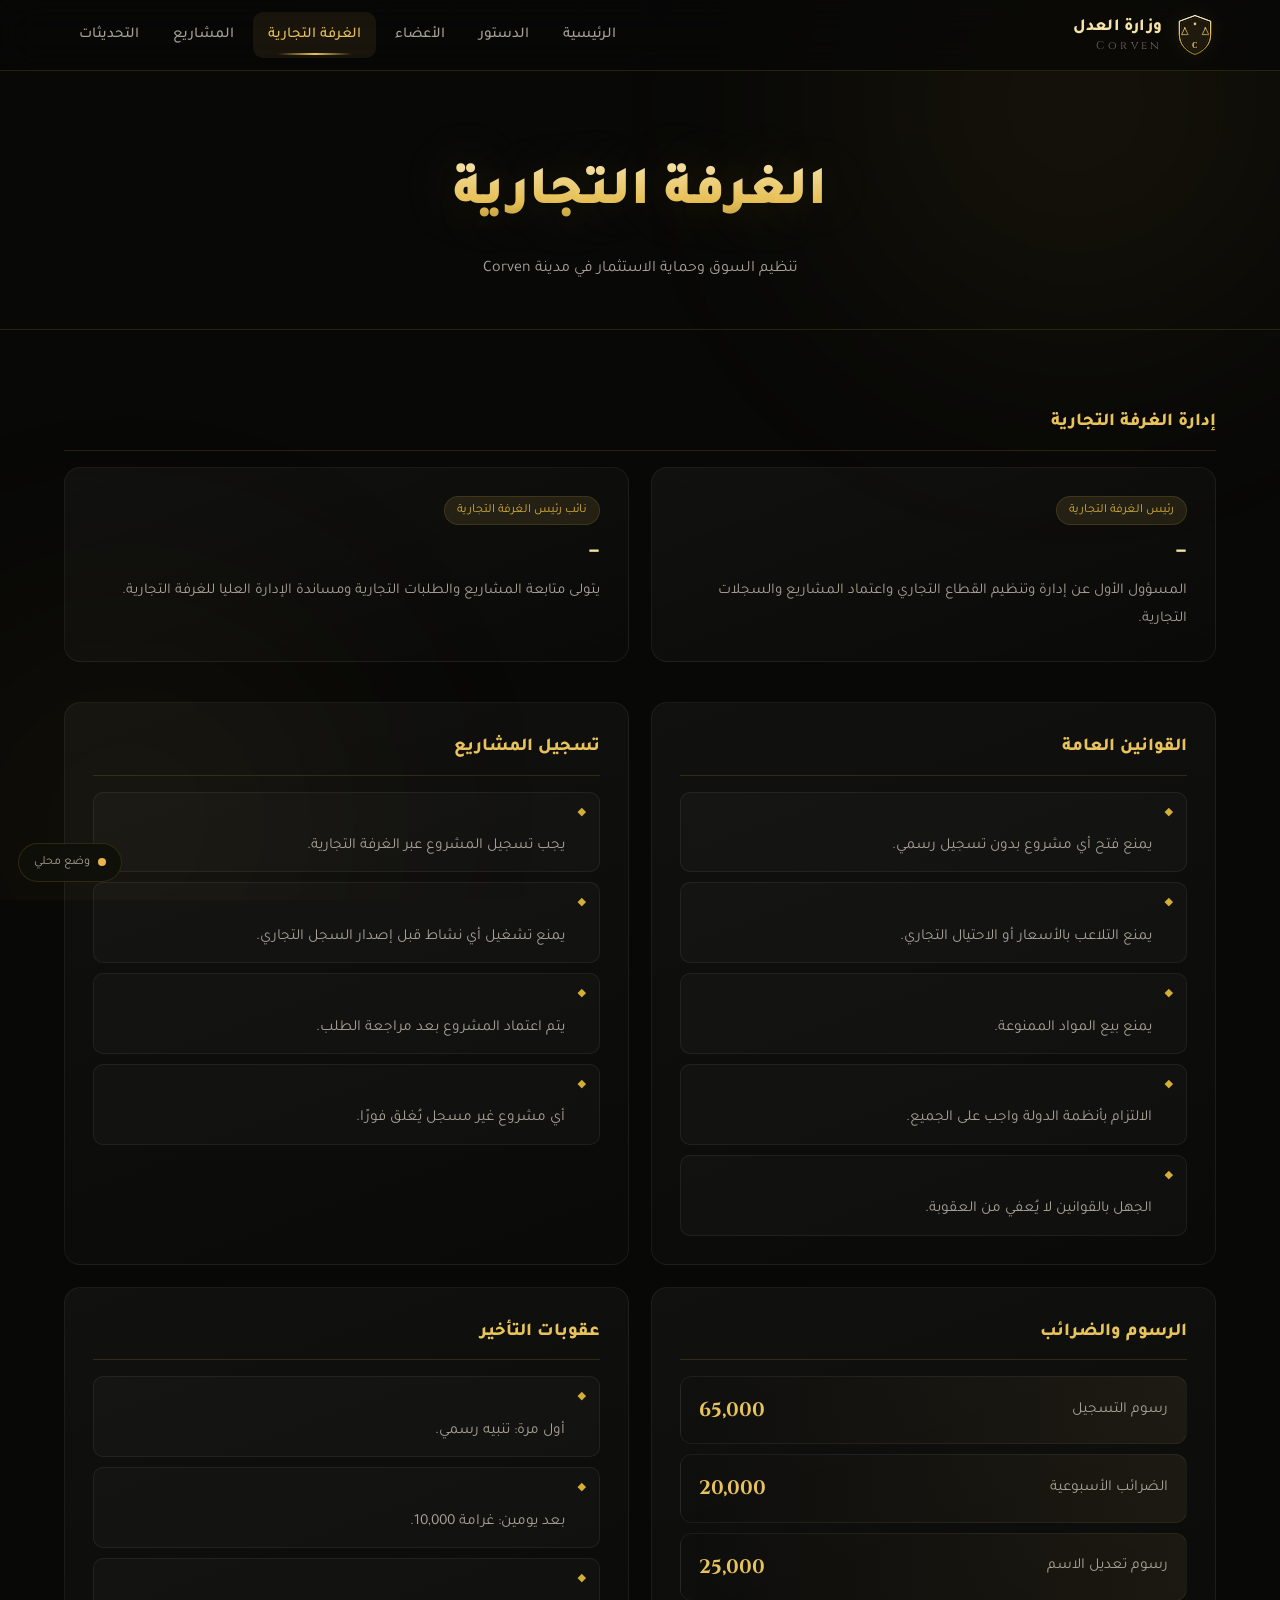
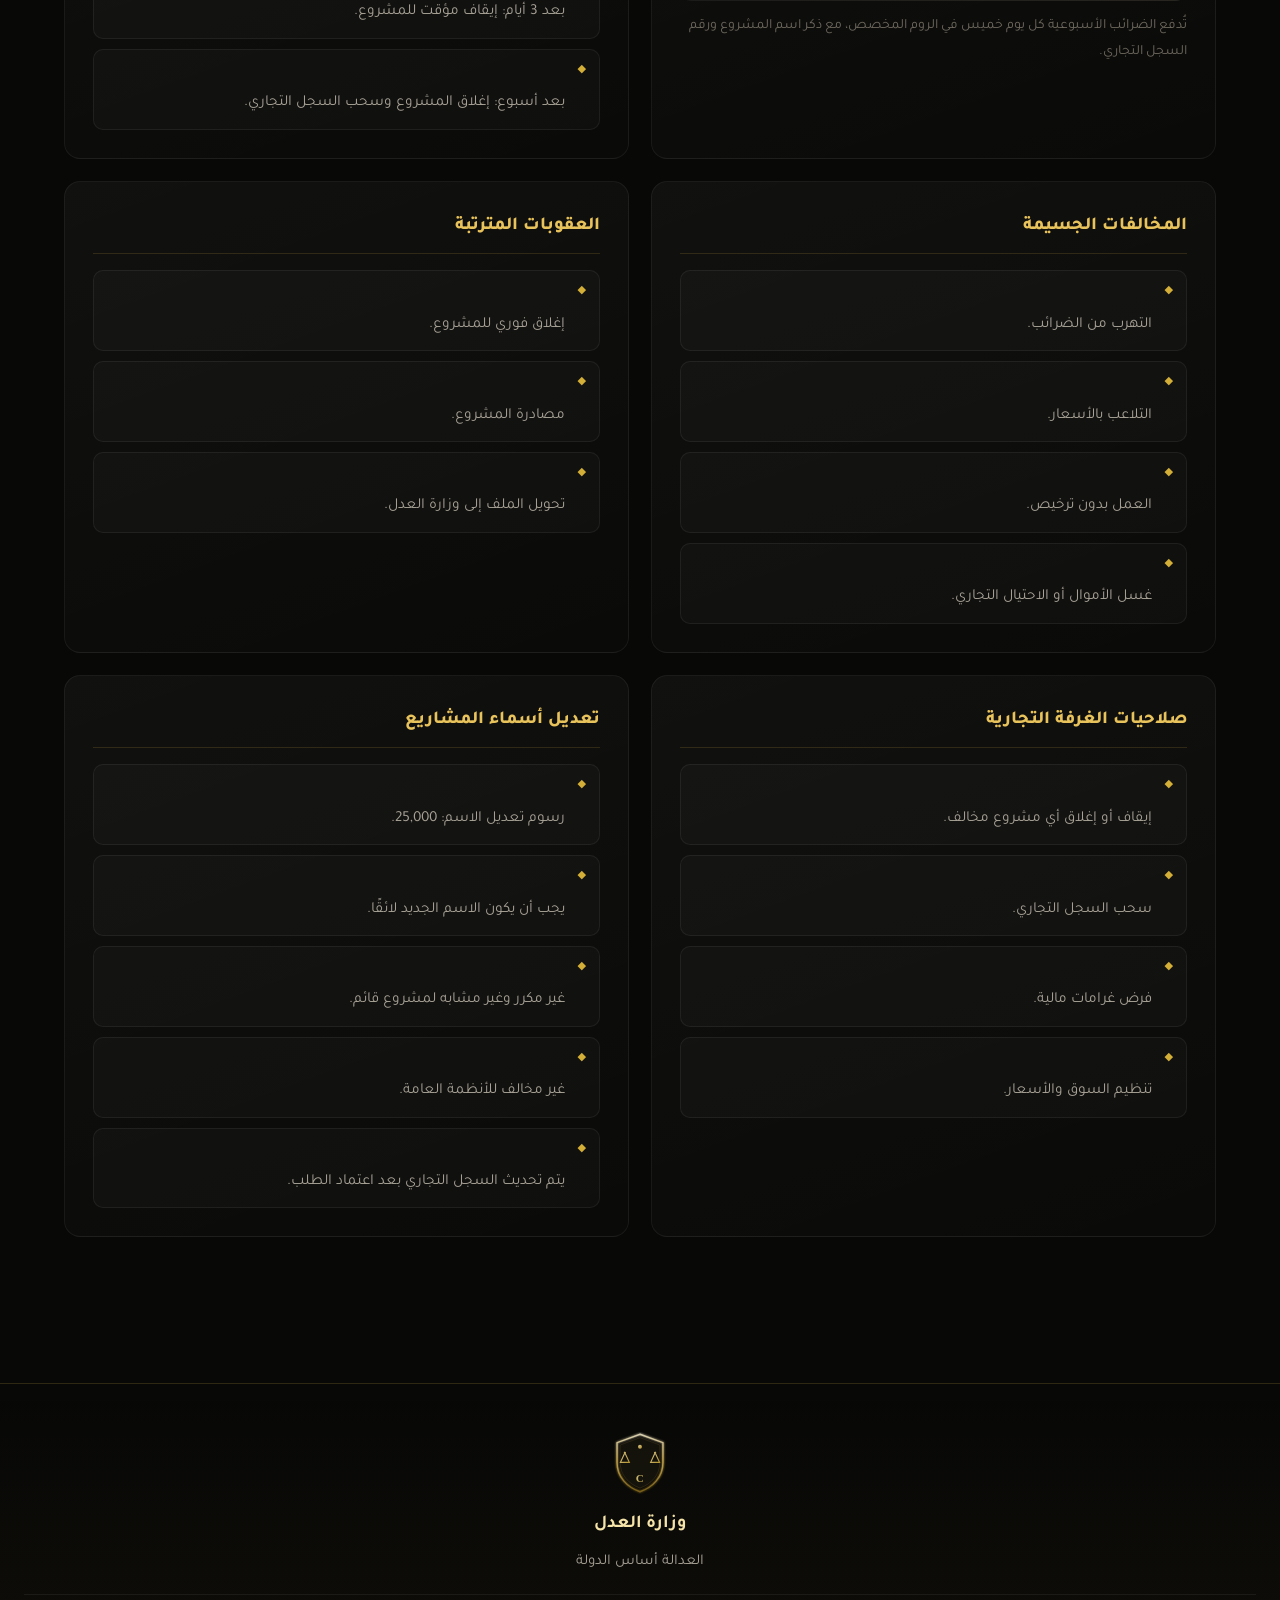
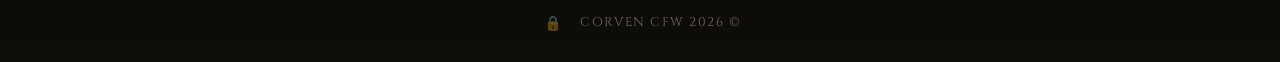
==== pages/commercial.html @ 22e7385e "Add site pages" ====
<!DOCTYPE html>
<html lang="ar" dir="rtl">
<head>
<meta charset="UTF-8">
<meta name="viewport" content="width=device-width,initial-scale=1">
<title>الغرفة التجارية | CORVEN</title>
<meta name="description" content="الغرفة التجارية في مدينة Corven — القوانين، الرسوم، تسجيل المشاريع والعقوبات.">
<link rel="icon" href="../assets/logo.svg" type="image/svg+xml">
<link rel="stylesheet" href="../assets/style.css">
</head>
<body>

<div id="loader"><img class="lg" src="../assets/logo.svg" alt="CORVEN"></div>
<div class="bg-fx"></div>
<div class="grid-fx"></div>

<div id="hdr"></div>

<main>
  <section class="page-hero" id="pgHead"></section>
  <section class="blk">
    <div class="wrap">
      <div id="admins" style="margin-bottom:40px"></div>
      <div id="blocks"></div>
    </div>
  </section>
</main>

<div id="ftr"></div>

<script>window.CORVEN_BASE='../'; window.CORVEN_PAGE='commercial';</script>
<script src="../assets/data.js"></script>
<script src="../assets/firebase-config.js"></script>
<script src="../assets/app.js"></script>
</body>
</html>
---- assets/style.css ----
/* ============================================================
   CORVEN — وزارة العدل | نظام التصميم الموحّد
   ============================================================ */

@import url('https://fonts.googleapis.com/css2?family=Tajawal:wght@300;400;500;700;800;900&family=Cinzel:wght@400;600;700;900&display=swap');

:root{
  --bg:#080807;
  --bg-2:#0d0d0c;
  --panel:#121210;
  --panel-2:#17170f;
  --line:rgba(212,175,55,.16);
  --line-soft:rgba(255,255,255,.06);

  --gold:#E8C25A;
  --gold-2:#D4AF37;
  --gold-3:#F5E3A8;
  --gold-deep:#8A6D1C;

  --txt:#EDE8DC;
  --txt-2:#A8A296;
  --txt-3:#6E695E;

  --ok:#4ECF8B;
  --warn:#E8B44A;
  --bad:#E56B6B;

  --r-s:10px;
  --r:16px;
  --r-l:24px;

  --shadow:0 24px 60px -20px rgba(0,0,0,.9);
  --glow:0 0 40px rgba(232,194,90,.16);
  --max:1200px;
}

*{margin:0;padding:0;box-sizing:border-box}
html{scroll-behavior:smooth}

body{
  font-family:'Tajawal',system-ui,sans-serif;
  background:var(--bg);
  color:var(--txt);
  line-height:1.85;
  direction:rtl;
  overflow-x:hidden;
  min-height:100vh;
  -webkit-font-smoothing:antialiased;
}

/* خلفية حيّة */
.bg-fx{position:fixed;inset:0;z-index:-2;pointer-events:none;overflow:hidden}
.bg-fx::before,.bg-fx::after{
  content:'';position:absolute;border-radius:50%;filter:blur(120px);opacity:.5;
}
.bg-fx::before{
  width:60vw;height:60vw;top:-22vw;right:-14vw;
  background:radial-gradient(circle,rgba(212,175,55,.20),transparent 65%);
  animation:drift 26s ease-in-out infinite;
}
.bg-fx::after{
  width:52vw;height:52vw;bottom:-20vw;left:-16vw;
  background:radial-gradient(circle,rgba(138,109,28,.22),transparent 65%);
  animation:drift 32s ease-in-out infinite reverse;
}
@keyframes drift{
  0%,100%{transform:translate(0,0) scale(1)}
  50%{transform:translate(-4vw,4vw) scale(1.15)}
}
.grid-fx{
  position:fixed;inset:0;z-index:-1;pointer-events:none;opacity:.28;
  background-image:
    linear-gradient(rgba(212,175,55,.05) 1px,transparent 1px),
    linear-gradient(90deg,rgba(212,175,55,.05) 1px,transparent 1px);
  background-size:64px 64px;
  mask-image:radial-gradient(ellipse 90% 60% at 50% 0%,#000 20%,transparent 78%);
  -webkit-mask-image:radial-gradient(ellipse 90% 60% at 50% 0%,#000 20%,transparent 78%);
}

::selection{background:rgba(232,194,90,.28);color:#fff}
::-webkit-scrollbar{width:11px;height:11px}
::-webkit-scrollbar-track{background:#0b0b0a}
::-webkit-scrollbar-thumb{background:linear-gradient(180deg,var(--gold-deep),#3d3110);border-radius:99px;border:2px solid #0b0b0a}
::-webkit-scrollbar-thumb:hover{background:linear-gradient(180deg,var(--gold-2),var(--gold-deep))}

a{color:inherit;text-decoration:none}
img{max-width:100%;display:block}

.wrap{max-width:var(--max);margin-inline:auto;padding-inline:24px}

/* ========================= شاشة التحميل ========================= */
#loader{
  position:fixed;inset:0;z-index:9999;background:var(--bg);
  display:grid;place-items:center;transition:opacity .6s ease,visibility .6s;
}
#loader.done{opacity:0;visibility:hidden}
#loader .lg{width:96px;animation:pulseLogo 1.8s ease-in-out infinite}
@keyframes pulseLogo{0%,100%{transform:scale(1);filter:drop-shadow(0 0 12px rgba(232,194,90,.3))}50%{transform:scale(1.08);filter:drop-shadow(0 0 28px rgba(232,194,90,.6))}}

/* ========================= الهيدر ========================= */
header.site{
  position:sticky;top:0;z-index:200;
  background:rgba(8,8,7,.72);
  backdrop-filter:blur(18px) saturate(140%);
  -webkit-backdrop-filter:blur(18px) saturate(140%);
  border-bottom:1px solid var(--line);
}
header.site .bar{
  max-width:var(--max);margin-inline:auto;padding:12px 24px;
  display:flex;align-items:center;gap:20px;justify-content:space-between;
}
.brand{display:flex;align-items:center;gap:12px;flex-shrink:0}
.brand img{width:42px;height:42px;filter:drop-shadow(0 0 10px rgba(232,194,90,.35))}
.brand .t{display:flex;flex-direction:column;line-height:1.25}
.brand .t b{font-size:1.06rem;color:var(--gold-3);font-weight:800;letter-spacing:.2px}
.brand .t span{font-family:'Cinzel',serif;font-size:.7rem;letter-spacing:.28em;color:var(--txt-3)}

nav.main{display:flex;gap:4px;align-items:center;flex-wrap:wrap}
nav.main a{
  position:relative;padding:9px 15px;border-radius:var(--r-s);
  font-size:.94rem;font-weight:500;color:var(--txt-2);
  transition:color .25s,background .25s;white-space:nowrap;
}
nav.main a::after{
  content:'';position:absolute;bottom:3px;right:50%;transform:translateX(50%);
  width:0;height:2px;border-radius:2px;
  background:linear-gradient(90deg,transparent,var(--gold),transparent);
  transition:width .3s cubic-bezier(.4,0,.2,1);
}
nav.main a:hover{color:var(--gold-3);background:rgba(232,194,90,.06)}
nav.main a:hover::after,nav.main a.on::after{width:60%}
nav.main a.on{color:var(--gold);background:rgba(232,194,90,.08)}

.burger{
  display:none;background:none;border:1px solid var(--line);color:var(--gold);
  width:42px;height:42px;border-radius:var(--r-s);cursor:pointer;font-size:1.2rem;
}

/* ========================= هيرو ========================= */
.hero{position:relative;text-align:center;padding:110px 24px 90px;overflow:hidden}
.hero .crest{width:118px;margin:0 auto 26px;animation:floatY 5s ease-in-out infinite;filter:drop-shadow(0 0 30px rgba(232,194,90,.4))}
@keyframes floatY{0%,100%{transform:translateY(0)}50%{transform:translateY(-14px)}}

.hero h1{
  font-size:clamp(2.6rem,7.5vw,5.2rem);font-weight:900;line-height:1.15;
  background:linear-gradient(180deg,#FBF1CE 6%,var(--gold) 52%,#9A7B23 100%);
  -webkit-background-clip:text;background-clip:text;color:transparent;
  text-shadow:0 0 70px rgba(232,194,90,.28);
  margin-bottom:6px;
}
.hero .en{
  font-family:'Cinzel',serif;font-size:clamp(1.1rem,3.4vw,2rem);font-weight:700;
  letter-spacing:.42em;color:#EFEFEF;margin-bottom:22px;
  text-shadow:0 0 24px rgba(255,255,255,.16);
}
.hero .tag{color:var(--txt-2);font-size:1.02rem;letter-spacing:.16em;margin-bottom:38px}
.hero .cta{display:flex;gap:14px;justify-content:center;flex-wrap:wrap}

/* ========================= أزرار ========================= */
.btn{
  position:relative;display:inline-flex;align-items:center;gap:9px;
  padding:13px 32px;border-radius:var(--r-s);border:1px solid var(--gold-deep);
  font-family:inherit;font-size:1rem;font-weight:700;cursor:pointer;
  color:var(--gold-3);background:transparent;overflow:hidden;
  transition:transform .22s,box-shadow .22s,color .22s,border-color .22s;
}
.btn::before{
  content:'';position:absolute;inset:0;background:linear-gradient(135deg,var(--gold),var(--gold-2));
  transform:translateY(101%);transition:transform .3s cubic-bezier(.4,0,.2,1);z-index:-1;
}
.btn:hover{color:#141200;border-color:var(--gold);transform:translateY(-3px);box-shadow:0 12px 30px -8px rgba(232,194,90,.5)}
.btn:hover::before{transform:translateY(0)}
.btn.solid{background:linear-gradient(135deg,var(--gold),var(--gold-2));color:#141200;border-color:transparent}
.btn.solid:hover{box-shadow:0 14px 34px -8px rgba(232,194,90,.65)}
.btn.ghost{border-color:var(--line);color:var(--txt-2)}
.btn.ghost:hover{color:var(--gold-3);border-color:var(--gold-deep)}
.btn.sm{padding:8px 16px;font-size:.86rem}

/* ========================= أقسام ========================= */
section.blk{padding:76px 0;position:relative}
.head{text-align:center;margin-bottom:52px}
.head .kicker{
  display:inline-block;font-family:'Cinzel',serif;font-size:.72rem;letter-spacing:.34em;
  color:var(--gold-deep);border:1px solid var(--line);border-radius:99px;
  padding:5px 18px;margin-bottom:16px;text-transform:uppercase;
}
.head h2{
  font-size:clamp(1.8rem,4.4vw,2.7rem);font-weight:800;color:var(--gold-3);
  margin-bottom:12px;
}
.head h2 .u{display:block;width:76px;height:3px;margin:14px auto 0;border-radius:9px;
  background:linear-gradient(90deg,transparent,var(--gold),transparent)}
.head p{color:var(--txt-2);max-width:640px;margin-inline:auto}

/* ========================= بطاقات ========================= */
.card{
  position:relative;background:linear-gradient(160deg,rgba(255,255,255,.038),rgba(255,255,255,.012));
  border:1px solid var(--line-soft);border-radius:var(--r);padding:28px;
  transition:transform .3s cubic-bezier(.4,0,.2,1),border-color .3s,box-shadow .3s;
  overflow:hidden;
}
.card::before{
  content:'';position:absolute;top:0;right:0;left:0;height:1px;
  background:linear-gradient(90deg,transparent,rgba(232,194,90,.5),transparent);
  opacity:0;transition:opacity .3s;
}
.card:hover{transform:translateY(-6px);border-color:var(--line);box-shadow:var(--shadow),0 0 30px -14px rgba(232,194,90,.4)}
.card:hover::before{opacity:1}

.grid{display:grid;gap:22px}
.g2{grid-template-columns:repeat(auto-fit,minmax(300px,1fr))}
.g3{grid-template-columns:repeat(auto-fit,minmax(272px,1fr))}
.g4{grid-template-columns:repeat(auto-fit,minmax(230px,1fr))}

/* خدمات */
.svc{text-align:center}
.svc .ic{
  width:66px;height:66px;margin:0 auto 18px;border-radius:20px;
  display:grid;place-items:center;font-size:1.9rem;
  background:linear-gradient(145deg,rgba(232,194,90,.16),rgba(232,194,90,.03));
  border:1px solid var(--line);transition:transform .35s;
}
.card:hover .svc .ic,.svc:hover .ic{transform:rotate(-8deg) scale(1.08)}
.svc h3{color:var(--gold-3);font-size:1.16rem;margin-bottom:8px;font-weight:700}
.svc p{color:var(--txt-2);font-size:.94rem}

/* إحصاءات */
.stats{display:grid;grid-template-columns:repeat(auto-fit,minmax(180px,1fr));gap:18px}
.stat{text-align:center;padding:26px 16px}
.stat b{
  display:block;font-family:'Cinzel',serif;font-size:2.4rem;font-weight:900;
  background:linear-gradient(180deg,var(--gold-3),var(--gold-2));
  -webkit-background-clip:text;background-clip:text;color:transparent;
}
.stat span{color:var(--txt-2);font-size:.92rem}

/* نبذة */
.about{
  background:linear-gradient(160deg,rgba(232,194,90,.05),transparent 60%);
  border:1px solid var(--line);border-radius:var(--r-l);padding:44px;
}
.about p{color:var(--txt-2);font-size:1.06rem;max-width:840px}

/* إعلان */
.ann{
  border-right:3px solid var(--gold);
  background:linear-gradient(270deg,rgba(232,194,90,.07),transparent 70%);
}
.ann .dot{display:inline-block;width:9px;height:9px;border-radius:50%;background:var(--ok);
  margin-left:8px;box-shadow:0 0 0 0 rgba(78,207,139,.55);animation:ping 2s infinite}
@keyframes ping{70%{box-shadow:0 0 0 12px rgba(78,207,139,0)}100%{box-shadow:0 0 0 0 rgba(78,207,139,0)}}

/* ========================= بانر الصفحات الداخلية ========================= */
.page-hero{
  text-align:center;padding:74px 24px 44px;position:relative;
  border-bottom:1px solid var(--line);
}
.page-hero h1{
  font-size:clamp(2rem,5.6vw,3.4rem);font-weight:900;
  background:linear-gradient(180deg,#FBF1CE,var(--gold) 55%,#9A7B23);
  -webkit-background-clip:text;background-clip:text;color:transparent;
  text-shadow:0 0 60px rgba(232,194,90,.22);margin-bottom:10px;
}
.page-hero p{color:var(--txt-2);max-width:720px;margin-inline:auto}

/* ========================= الدستور ========================= */
.const-layout{display:grid;grid-template-columns:270px 1fr;gap:32px;align-items:start}
.toc{
  position:sticky;top:88px;max-height:calc(100vh - 120px);overflow-y:auto;
  background:rgba(255,255,255,.025);border:1px solid var(--line-soft);
  border-radius:var(--r);padding:18px;
}
.toc h4{color:var(--gold);font-size:.92rem;margin-bottom:12px;letter-spacing:.04em}
.toc a{display:block;padding:8px 11px;border-radius:8px;font-size:.87rem;color:var(--txt-2);
  transition:.2s;border-right:2px solid transparent}
.toc a:hover{background:rgba(232,194,90,.08);color:var(--gold-3);border-right-color:var(--gold)}

.searchbox{position:relative;margin-bottom:26px}
.searchbox input{
  width:100%;padding:14px 46px 14px 16px;border-radius:var(--r-s);
  background:rgba(255,255,255,.04);border:1px solid var(--line-soft);
  color:var(--txt);font-family:inherit;font-size:1rem;transition:.25s;
}
.searchbox input:focus{outline:none;border-color:var(--gold-deep);background:rgba(255,255,255,.06);
  box-shadow:0 0 0 4px rgba(232,194,90,.08)}
.searchbox input::placeholder{color:var(--txt-3)}
.searchbox .ic{position:absolute;top:50%;right:16px;transform:translateY(-50%);color:var(--txt-3);pointer-events:none}

.chapter{margin-bottom:44px;scroll-margin-top:90px}
.chapter > h3{
  font-size:1.32rem;color:var(--gold);font-weight:800;margin-bottom:20px;
  padding:12px 18px;border-radius:var(--r-s);
  background:linear-gradient(270deg,rgba(232,194,90,.1),transparent);
  border-right:3px solid var(--gold);
}
.art{
  background:rgba(255,255,255,.022);border:1px solid var(--line-soft);
  border-radius:12px;padding:16px 20px;margin-bottom:12px;transition:.25s;
}
.art:hover{border-color:var(--line);background:rgba(232,194,90,.035);transform:translateX(-4px)}
.art .n{
  display:inline-block;font-weight:800;font-size:.82rem;color:var(--gold-2);
  background:rgba(232,194,90,.1);border:1px solid var(--line);
  padding:2px 12px;border-radius:99px;margin-bottom:8px;
}
.art p{color:var(--txt-2);font-size:.98rem;white-space:pre-line}
.art.hide{display:none}

/* ========================= الأعضاء ========================= */
.mgroup{margin-bottom:46px}
.mgroup > h3{
  display:flex;align-items:center;gap:14px;font-size:1.24rem;color:var(--gold);
  font-weight:800;margin-bottom:22px;
}
.mgroup > h3::after{content:'';flex:1;height:1px;background:linear-gradient(90deg,var(--line),transparent)}

.person{display:flex;gap:16px;align-items:flex-start}
.person .info{flex:1;min-width:0}
.person .av{
  flex:0 0 60px;width:60px;height:60px;border-radius:18px;display:grid;place-items:center;
  font-family:'Cinzel',serif;font-weight:700;font-size:1.3rem;color:#141200;
  background:linear-gradient(145deg,var(--gold-3),var(--gold-2));
  box-shadow:0 8px 22px -8px rgba(232,194,90,.6);
}
.person .nm{color:var(--gold-3);font-size:1.1rem;font-weight:700}
.person .rk{
  display:inline-block;font-size:.78rem;color:var(--gold-2);margin:5px 0 8px;
  background:rgba(232,194,90,.1);border:1px solid var(--line);
  padding:2px 12px;border-radius:99px;
}
.person .bio{color:var(--txt-2);font-size:.92rem;white-space:pre-line}

.empty{
  text-align:center;padding:46px 24px;border:1px dashed var(--line);
  border-radius:var(--r);color:var(--txt-3);background:rgba(255,255,255,.015);
}
.empty .ic{font-size:2rem;margin-bottom:10px;color:var(--gold-deep);opacity:.8;line-height:1}

/* ========================= الغرفة التجارية ========================= */
.rules{list-style:none;display:grid;gap:10px}
.rules li{
  position:relative;padding:11px 34px 11px 14px;border-radius:10px;
  background:rgba(255,255,255,.022);border:1px solid var(--line-soft);
  color:var(--txt-2);font-size:.96rem;transition:.22s;white-space:pre-line;
}
.rules li::before{
  content:'◆';position:absolute;right:13px;top:11px;color:var(--gold-2);font-size:.7rem;
}
.rules li:hover{border-color:var(--line);background:rgba(232,194,90,.04);transform:translateX(-4px)}

.fee{
  display:flex;justify-content:space-between;align-items:center;gap:14px;
  padding:15px 18px;border-radius:12px;margin-bottom:10px;
  background:linear-gradient(270deg,rgba(232,194,90,.07),transparent);
  border:1px solid var(--line-soft);
}
.fee .lb{color:var(--txt-2);font-size:.96rem}
.fee .vl{font-family:'Cinzel',serif;font-weight:700;font-size:1.22rem;color:var(--gold)}

/* ========================= المشاريع ========================= */
.proj{position:relative}
.proj::after{
  content:'';position:absolute;inset:0;border-radius:var(--r);pointer-events:none;
  background:repeating-linear-gradient(45deg,transparent,transparent 12px,rgba(232,194,90,.02) 12px,rgba(232,194,90,.02) 24px);
}
.proj .top{display:flex;justify-content:space-between;align-items:flex-start;gap:12px;margin-bottom:18px;flex-wrap:wrap}
.proj h3{color:var(--gold-3);font-size:1.3rem;font-weight:800}
.badge{
  font-size:.78rem;font-weight:700;padding:4px 14px;border-radius:99px;white-space:nowrap;
  border:1px solid;
}
.badge.ok{color:var(--ok);border-color:rgba(78,207,139,.35);background:rgba(78,207,139,.1)}
.badge.warn{color:var(--warn);border-color:rgba(232,180,74,.35);background:rgba(232,180,74,.1)}
.badge.bad{color:var(--bad);border-color:rgba(229,107,107,.35);background:rgba(229,107,107,.1)}

.rows{display:grid;grid-template-columns:repeat(auto-fit,minmax(258px,1fr));gap:0 30px}
.row{display:flex;justify-content:space-between;align-items:baseline;gap:12px;
  padding:11px 2px;border-bottom:1px dashed var(--line-soft)}
.row .k{color:var(--txt-3);font-size:.88rem;flex-shrink:0}
.row .v{color:var(--gold-3);font-size:.96rem;font-weight:600;text-align:left}

/* ========================= التحديثات ========================= */
.timeline{position:relative;padding-right:34px}
.timeline::before{
  content:'';position:absolute;top:8px;bottom:8px;right:9px;width:2px;
  background:linear-gradient(180deg,var(--gold),var(--gold-deep),transparent);
}
.tl-item{position:relative;margin-bottom:26px}
.tl-item::before{
  content:'';position:absolute;top:26px;right:-31px;width:14px;height:14px;border-radius:50%;
  background:var(--gold);box-shadow:0 0 0 4px rgba(232,194,90,.15),0 0 16px rgba(232,194,90,.6);
}
.tl-item .ver{
  display:inline-flex;align-items:center;gap:10px;margin-bottom:8px;
}
.tl-item .ver b{color:var(--gold-3);font-size:1.14rem;font-weight:800}
.tl-item .ver .dt{font-family:'Cinzel',serif;font-size:.78rem;color:var(--txt-3);
  border:1px solid var(--line-soft);border-radius:99px;padding:2px 12px}
.tl-item .bd{color:var(--txt-2);margin-bottom:12px;white-space:pre-line}

/* ========================= الفوتر ========================= */
footer.site{
  border-top:1px solid var(--line);margin-top:70px;padding:48px 24px 26px;
  background:linear-gradient(180deg,transparent,rgba(232,194,90,.03));
  text-align:center;
}
footer.site .lg{width:56px;margin:0 auto 14px;opacity:.85}
footer.site h4{color:var(--gold-3);font-size:1.14rem;margin-bottom:6px}
footer.site p{color:var(--txt-2);font-size:.94rem;margin-bottom:4px}
footer.site .cp{
  color:var(--txt-3);font-family:'Cinzel',serif;font-size:.8rem;letter-spacing:.12em;
  margin-top:18px;padding-top:16px;border-top:1px solid var(--line-soft);
  display:flex;align-items:center;justify-content:center;gap:12px;
}
#lockBtn{
  background:none;border:none;color:var(--txt-3);cursor:pointer;opacity:.35;
  font-size:.9rem;transition:.25s;padding:4px 6px;border-radius:6px;
}
#lockBtn:hover{opacity:1;color:var(--gold)}

/* ========================= لوحة التحكم ========================= */
.ov{
  position:fixed;inset:0;z-index:1000;display:none;place-items:center;padding:20px;
  background:rgba(0,0,0,.82);backdrop-filter:blur(8px);
}
.ov.open{display:grid}
.modal{
  width:min(480px,100%);max-height:88vh;overflow-y:auto;
  background:linear-gradient(160deg,#141410,#0d0d0b);
  border:1px solid var(--line);border-radius:var(--r-l);padding:34px;
  box-shadow:var(--shadow),0 0 60px -20px rgba(232,194,90,.35);
  animation:pop .3s cubic-bezier(.34,1.4,.64,1);
}
.modal.wide{width:min(720px,100%)}
@keyframes pop{from{opacity:0;transform:translateY(24px) scale(.96)}to{opacity:1;transform:none}}
.modal h3{color:var(--gold-3);font-size:1.3rem;margin-bottom:6px;text-align:center}
.modal .sub{color:var(--txt-3);font-size:.88rem;text-align:center;margin-bottom:22px}
.fld{margin-bottom:14px}
.fld label{display:block;color:var(--txt-2);font-size:.86rem;margin-bottom:6px}
.fld input,.fld select,.fld textarea{
  width:100%;padding:12px 14px;border-radius:var(--r-s);
  background:rgba(255,255,255,.045);border:1px solid var(--line-soft);
  color:var(--txt);font-family:inherit;font-size:.96rem;transition:.22s;
}
.fld textarea{min-height:88px;resize:vertical;line-height:1.7}
.fld input:focus,.fld select:focus,.fld textarea:focus{
  outline:none;border-color:var(--gold-deep);box-shadow:0 0 0 4px rgba(232,194,90,.08)}
.modal .acts{display:flex;gap:10px;margin-top:20px}
.modal .acts .btn{flex:1;justify-content:center}
.msg{font-size:.86rem;text-align:center;margin-top:12px;min-height:20px}
.msg.err{color:var(--bad)}
.msg.ok{color:var(--ok)}

/* شريط التحرير */
#editbar{
  position:fixed;bottom:0;right:0;left:0;z-index:900;
  background:linear-gradient(0deg,rgba(10,10,8,.98),rgba(18,18,14,.94));
  border-top:1px solid var(--gold-deep);
  backdrop-filter:blur(16px);
  padding:12px 20px;display:none;align-items:center;gap:12px;flex-wrap:wrap;
  box-shadow:0 -18px 44px -18px rgba(232,194,90,.35);
}
#editbar.on{display:flex}
#editbar .st{display:flex;align-items:center;gap:9px;color:var(--gold-3);font-weight:700;font-size:.94rem}
#editbar .st i{width:9px;height:9px;border-radius:50%;background:var(--ok);animation:ping 2s infinite;font-style:normal}
#editbar .sp{flex:1}
#editbar .hint{color:var(--txt-3);font-size:.82rem}
body.editing{padding-bottom:74px}

/* عناصر قابلة للتحرير */
body.editing [data-k]{
  outline:1px dashed rgba(232,194,90,.35);outline-offset:3px;border-radius:4px;
  transition:outline-color .2s,background .2s;min-height:1.2em;min-width:2ch;
  cursor:text;
}
body.editing [data-k]:hover{outline-color:var(--gold);background:rgba(232,194,90,.07)}
body.editing [data-k]:focus{
  outline:2px solid var(--gold);background:rgba(232,194,90,.1);
  box-shadow:0 0 0 5px rgba(232,194,90,.1);
}
body.editing [data-k]:empty::before{content:'اكتب هنا…';color:var(--txt-3);opacity:.6}

/* أدوات المجموعات */
.ctl{display:none;gap:7px;flex-wrap:wrap;margin-top:12px}
body.editing .ctl{display:flex}
.ctl button{
  background:rgba(232,194,90,.1);border:1px solid var(--line);color:var(--gold-3);
  padding:5px 13px;border-radius:8px;font-family:inherit;font-size:.82rem;
  cursor:pointer;transition:.2s;font-weight:600;
}
.ctl button:hover{background:var(--gold);color:#141200;border-color:var(--gold)}
.ctl button.del:hover{background:var(--bad);border-color:var(--bad);color:#fff}
.item-ctl{
  position:absolute;top:10px;left:10px;display:none;gap:6px;z-index:5;
}
body.editing .item-ctl{display:flex}
.item-ctl button{
  width:28px;height:28px;border-radius:8px;display:grid;place-items:center;
  background:rgba(0,0,0,.6);border:1px solid var(--line);color:var(--gold-3);
  cursor:pointer;font-size:.8rem;transition:.2s;
}
.item-ctl button:hover{background:var(--gold);color:#141200}
.item-ctl button.del:hover{background:var(--bad);color:#fff;border-color:var(--bad)}
.has-ctl{position:relative}

/* توست */
#toast{
  position:fixed;top:82px;left:50%;transform:translateX(-50%) translateY(-24px);
  z-index:1200;padding:12px 26px;border-radius:99px;
  background:rgba(16,16,12,.96);border:1px solid var(--gold-deep);
  color:var(--gold-3);font-size:.94rem;font-weight:600;
  opacity:0;pointer-events:none;transition:.35s cubic-bezier(.34,1.3,.64,1);
  box-shadow:var(--shadow);white-space:nowrap;
}
#toast.show{opacity:1;transform:translateX(-50%) translateY(0)}
#toast.err{border-color:var(--bad);color:var(--bad)}
#toast.ok{border-color:var(--ok);color:var(--ok)}

/* شارة الاتصال */
#cloudBadge{
  position:fixed;bottom:18px;left:18px;z-index:800;
  display:none;align-items:center;gap:8px;padding:7px 15px;border-radius:99px;
  background:rgba(16,16,12,.9);border:1px solid var(--line);
  font-size:.78rem;color:var(--txt-2);backdrop-filter:blur(10px);
}
#cloudBadge.on{display:flex}
#cloudBadge i{width:8px;height:8px;border-radius:50%;background:var(--ok);font-style:normal}
#cloudBadge.off i{background:var(--warn)}

/* نص متعدد الأسطر + عناوين فرعية */
.ml{white-space:pre-line}
h3.sec{
  color:var(--gold);font-size:1.14rem;font-weight:800;margin-bottom:16px;
  padding-bottom:10px;border-bottom:1px solid var(--line);
}
.person > div{min-width:0;flex:1}

/* ظهور تدريجي */
.rv{opacity:0;transform:translateY(26px);transition:opacity .7s cubic-bezier(.4,0,.2,1),transform .7s cubic-bezier(.4,0,.2,1)}
.rv.in{opacity:1;transform:none}

/* ========================= الجوال ========================= */
@media(max-width:900px){
  .const-layout{grid-template-columns:1fr}
  .toc{position:static;max-height:none}
}
@media(max-width:780px){
  .burger{display:block}
  nav.main{
    position:absolute;top:100%;right:0;left:0;flex-direction:column;align-items:stretch;
    background:rgba(10,10,8,.98);backdrop-filter:blur(18px);
    border-bottom:1px solid var(--line);padding:0 12px;gap:2px;
    max-height:0;overflow:hidden;opacity:0;
    transition:max-height .35s ease,padding .35s,opacity .25s;
  }
  nav.main.open{max-height:420px;padding:12px;opacity:1}
  nav.main a{padding:12px 16px}
  .hero{padding:70px 20px 60px}
  .about{padding:28px}
  .wrap{padding-inline:18px}
  section.blk{padding:56px 0}
  #editbar{padding:10px 14px;gap:8px}
  #editbar .hint{display:none}
}
@media print{
  .bg-fx,.grid-fx,header.site,#editbar,#lockBtn,#cloudBadge,.ctl,.item-ctl{display:none!important}
  body{background:#fff;color:#000}
}
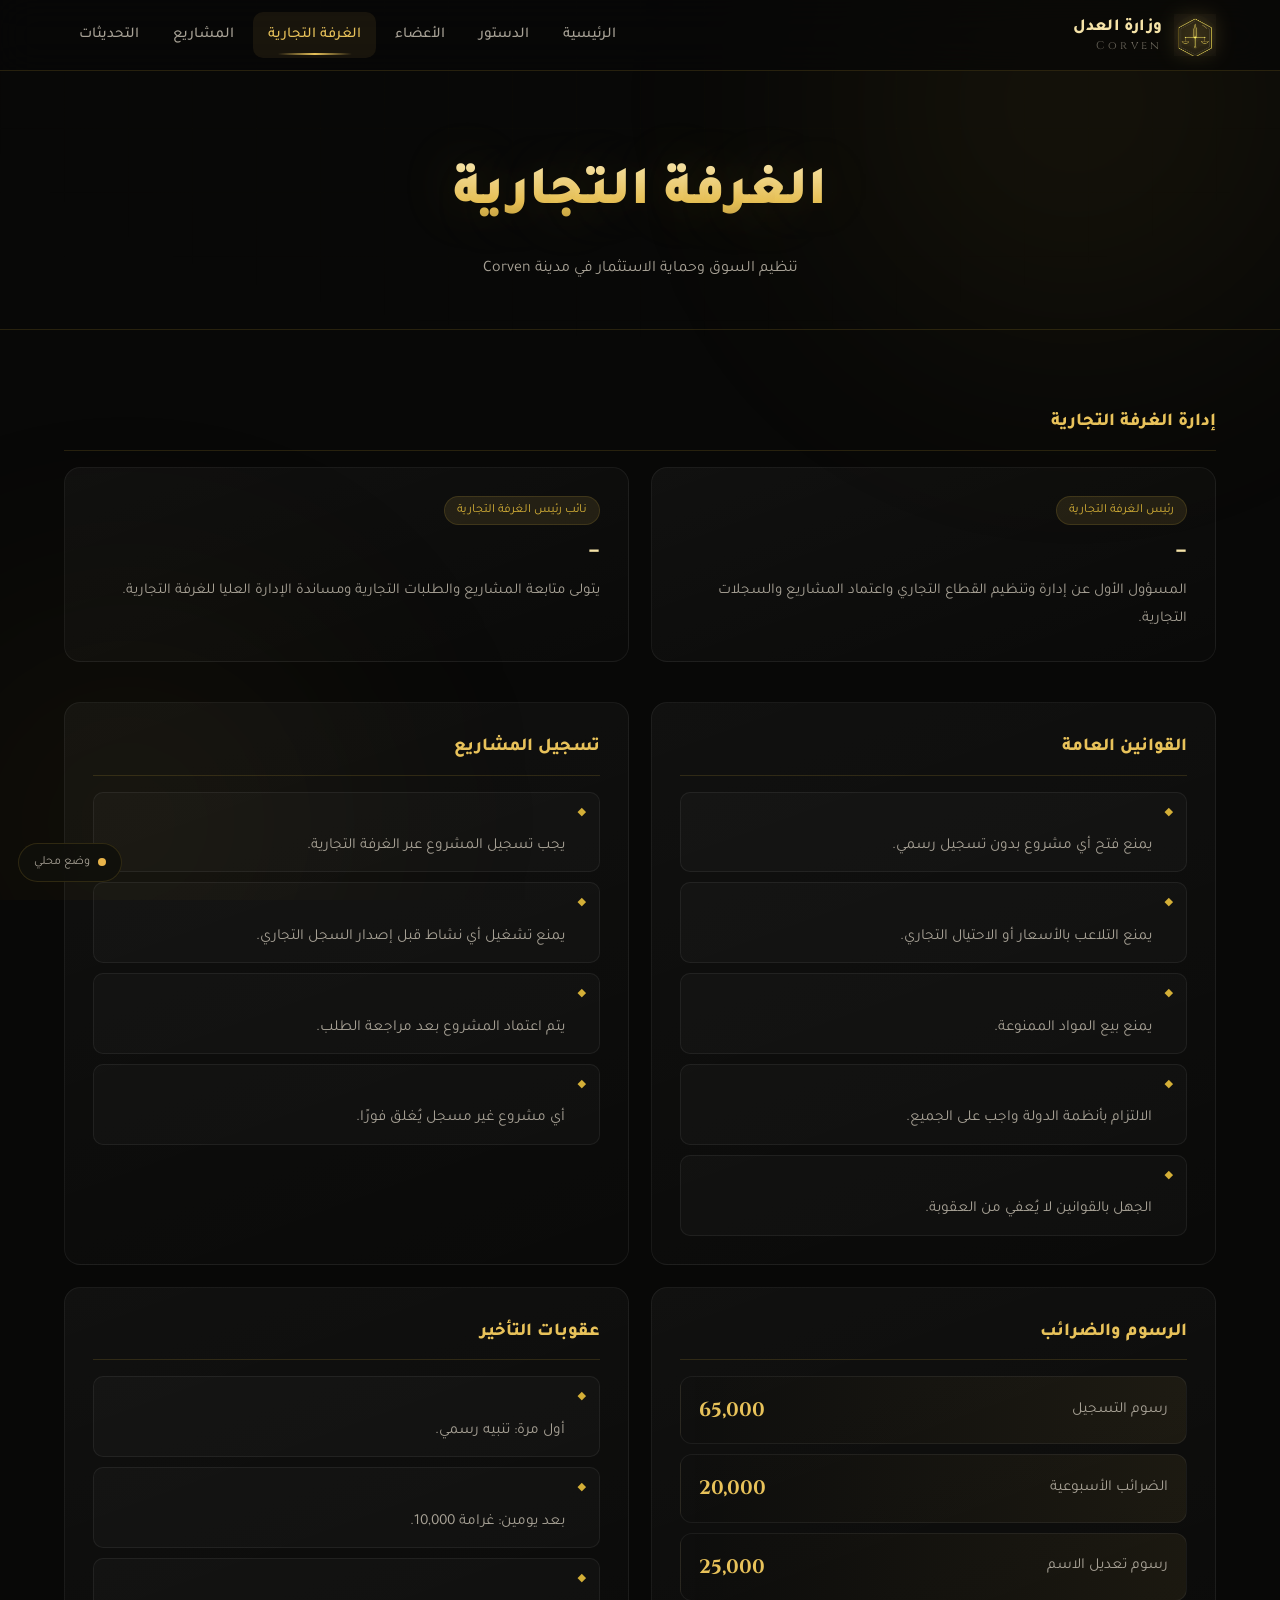
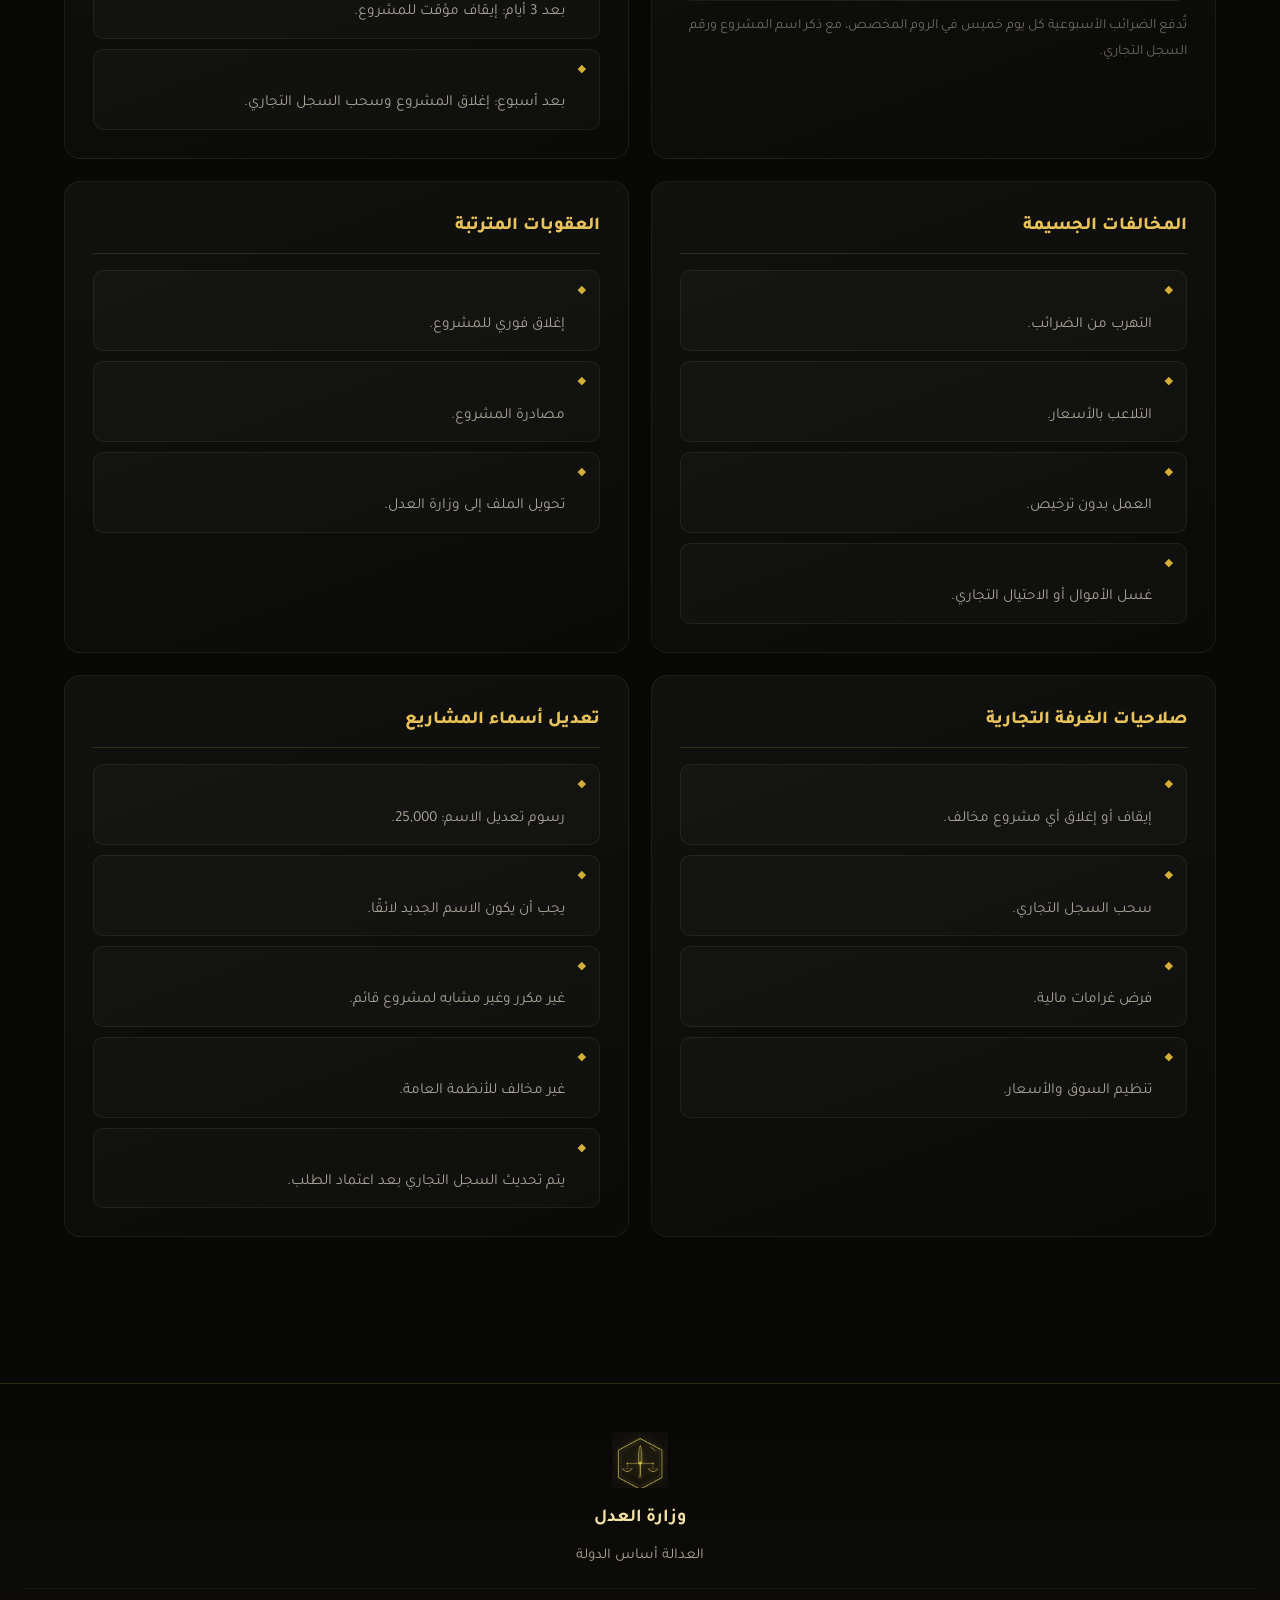
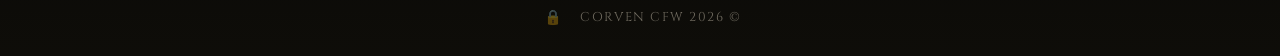
==== commit 34228223: "Update pages" ====
--- a/pages/commercial.html
+++ b/pages/commercial.html
@@ -5,12 +5,12 @@
 <meta name="viewport" content="width=device-width,initial-scale=1">
 <title>الغرفة التجارية | CORVEN</title>
 <meta name="description" content="الغرفة التجارية في مدينة Corven — القوانين، الرسوم، تسجيل المشاريع والعقوبات.">
-<link rel="icon" href="../assets/logo.svg" type="image/svg+xml">
+<link rel="icon" href="../assets/logo.png" type="image/png">
 <link rel="stylesheet" href="../assets/style.css">
 </head>
 <body>
 
-<div id="loader"><img class="lg" src="../assets/logo.svg" alt="CORVEN"></div>
+<div id="loader"><img class="lg" src="../assets/logo.png" alt="CORVEN"></div>
 <div class="bg-fx"></div>
 <div class="grid-fx"></div>
 
--- a/assets/style.css
+++ b/assets/style.css
@@ -137,9 +137,30 @@
 }
 
 /* ========================= هيرو ========================= */
-.hero{position:relative;text-align:center;padding:110px 24px 90px;overflow:hidden}
+.hero{position:relative;text-align:center;padding:70px 24px 80px;overflow:hidden}
 .hero .crest{width:118px;margin:0 auto 26px;animation:floatY 5s ease-in-out infinite;filter:drop-shadow(0 0 30px rgba(232,194,90,.4))}
 @keyframes floatY{0%,100%{transform:translateY(0)}50%{transform:translateY(-14px)}}
+
+/* شعار الفيديو المتحرك */
+.emblem-wrap{
+  position:relative;width:min(360px,72vw);margin:0 auto 6px;
+  mix-blend-mode:screen;
+  animation:emblemIn 1.1s cubic-bezier(.2,.8,.3,1) both;
+}
+.emblem-wrap::before{
+  content:'';position:absolute;inset:-18% -22%;z-index:0;pointer-events:none;
+  background:radial-gradient(ellipse at 50% 42%,rgba(232,194,90,.20),transparent 62%);
+  filter:blur(22px);
+}
+.hero .crest-vid{
+  position:relative;z-index:1;
+  display:block;width:100%;height:auto;
+}
+@keyframes emblemIn{from{opacity:0;transform:scale(.94)}to{opacity:1;transform:none}}
+@media(prefers-reduced-motion:reduce){
+  .hero .crest-vid{animation:none}
+  .hero .crest{animation:none}
+}
 
 .hero h1{
   font-size:clamp(2.6rem,7.5vw,5.2rem);font-weight:900;line-height:1.15;
